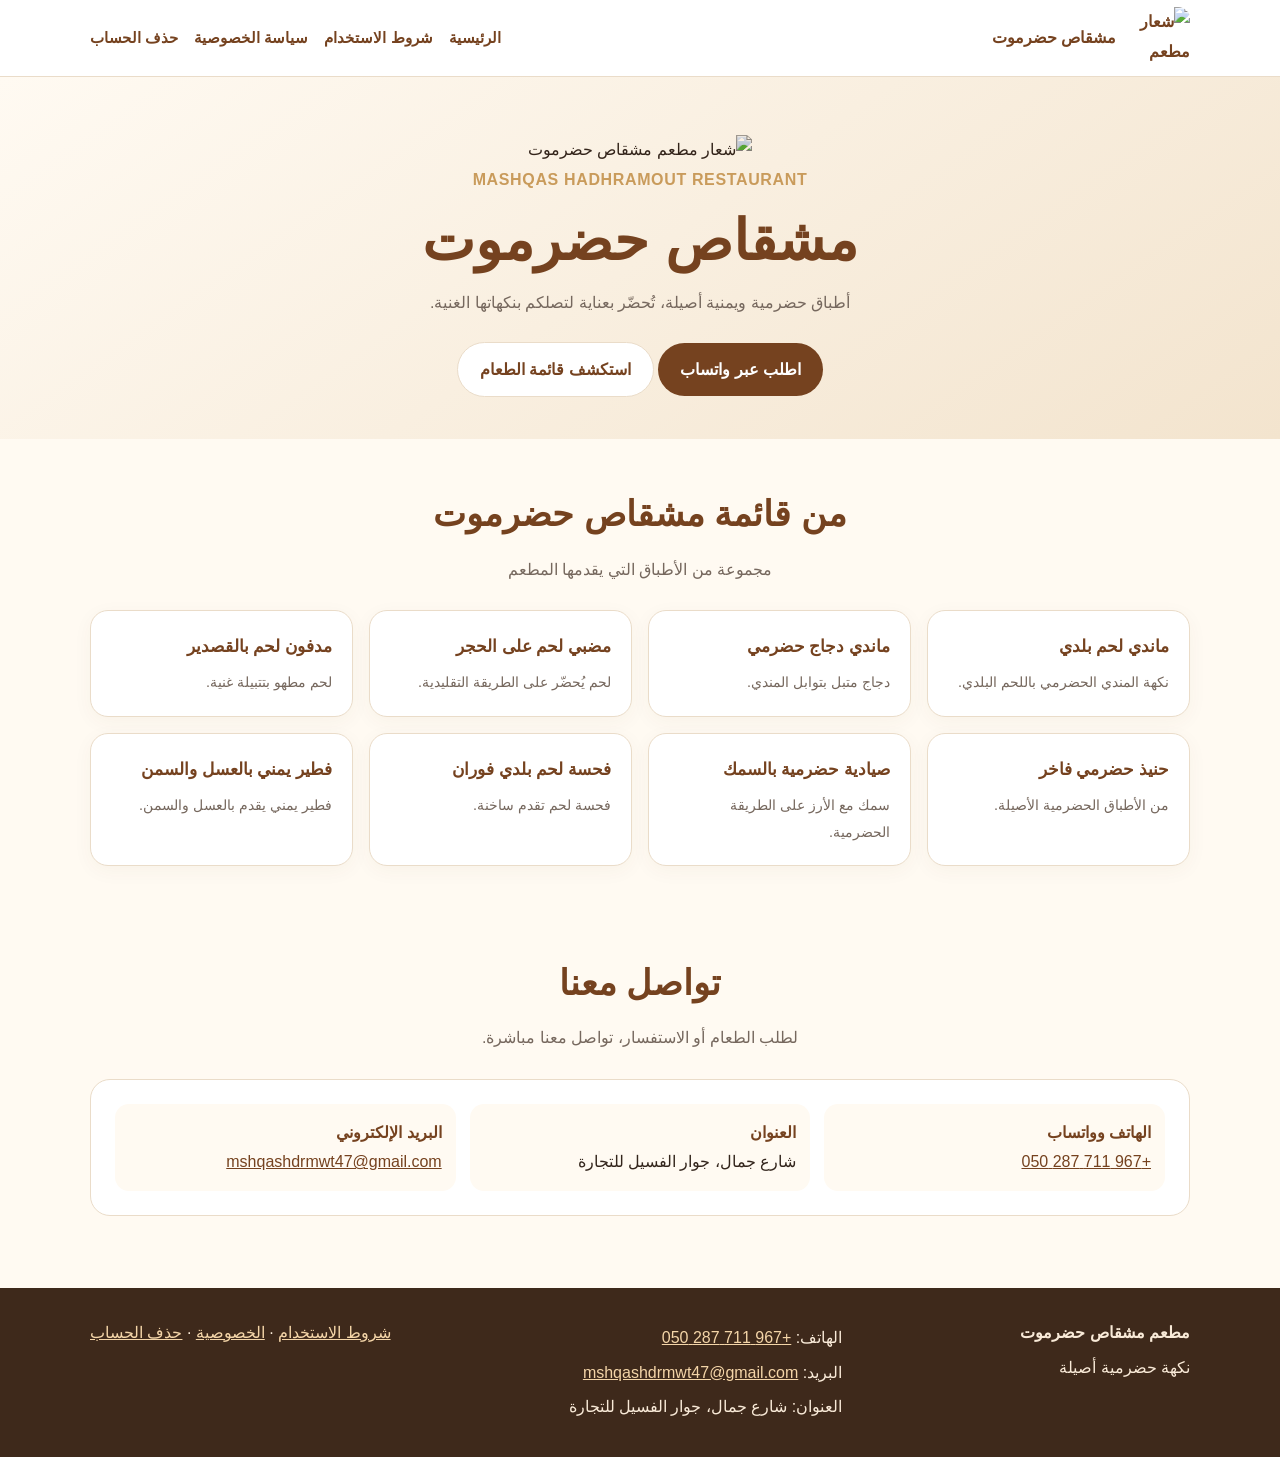
==== index.html @ c19fd55f "Add files via upload" ====
<!doctype html><html lang="ar" dir="rtl"><head><meta charset="utf-8"><meta name="viewport" content="width=device-width, initial-scale=1">
<meta name="description" content="مشقاص حضرموت - مطعم يقدم أطباقًا حضرمية ويمنية أصيلة."><meta name="theme-color" content="#75421f"><title>مشقاص حضرموت | المطعم</title><link rel="stylesheet" href="style.css"></head><body>
<header class="top"><div class="wrap nav">
<a class="brand" href="index.html"><img src="assets/logo.jpg" alt="شعار مطعم مشقاص حضرموت"><span>مشقاص حضرموت</span></a>
<nav class="links" aria-label="القائمة الرئيسية">
<a href="index.html">الرئيسية</a><a href="terms.html">شروط الاستخدام</a><a href="privacy.html">سياسة الخصوصية</a><a href="delete%20account.html">حذف الحساب</a>
</nav></div></header>

<main>
<section class="hero"><div class="wrap"><img src="assets/logo.jpg" alt="شعار مطعم مشقاص حضرموت"><div class="eyebrow">MASHQAS HADHRAMOUT RESTAURANT</div>
<h1>مشقاص حضرموت</h1><p>أطباق حضرمية ويمنية أصيلة، تُحضّر بعناية لتصلكم بنكهاتها الغنية.</p>
<a class="btn" href="https://wa.me/967711287050" target="_blank" rel="noopener">اطلب عبر واتساب</a>
<a class="btn alt" href="#menu">استكشف قائمة الطعام</a></div></section>
<section id="menu"><div class="wrap"><h2 class="section-title">من قائمة مشقاص حضرموت</h2><p class="sub">مجموعة من الأطباق التي يقدمها المطعم</p>
<div class="grid">
<div class="dish"><h3>ماندي لحم بلدي</h3><p>نكهة المندي الحضرمي باللحم البلدي.</p></div>
<div class="dish"><h3>ماندي دجاج حضرمي</h3><p>دجاج متبل بتوابل المندي.</p></div>
<div class="dish"><h3>مضبي لحم على الحجر</h3><p>لحم يُحضّر على الطريقة التقليدية.</p></div>
<div class="dish"><h3>مدفون لحم بالقصدير</h3><p>لحم مطهو بتتبيلة غنية.</p></div>
<div class="dish"><h3>حنيذ حضرمي فاخر</h3><p>من الأطباق الحضرمية الأصيلة.</p></div>
<div class="dish"><h3>صيادية حضرمية بالسمك</h3><p>سمك مع الأرز على الطريقة الحضرمية.</p></div>
<div class="dish"><h3>فحسة لحم بلدي فوران</h3><p>فحسة لحم تقدم ساخنة.</p></div>
<div class="dish"><h3>فطير يمني بالعسل والسمن</h3><p>فطير يمني يقدم بالعسل والسمن.</p></div>
</div></div></section>
<section><div class="wrap"><h2 class="section-title">تواصل معنا</h2><p class="sub">لطلب الطعام أو الاستفسار، تواصل معنا مباشرة.</p>
<div class="info"><div class="info-grid">
<div class="info-item"><b>الهاتف وواتساب</b><a href="https://wa.me/967711287050">+967 711 287 050</a></div>
<div class="info-item"><b>العنوان</b>شارع جمال، جوار الفسيل للتجارة</div>
<div class="info-item"><b>البريد الإلكتروني</b><a href="mailto:mshqashdrmwt47@gmail.com">mshqashdrmwt47@gmail.com</a></div>
</div></div></div></section>
</main>
<footer><div class="wrap foot"><div><strong>مطعم مشقاص حضرموت</strong><p>نكهة حضرمية أصيلة</p></div>
<div><p>الهاتف: <a href="tel:+967711287050">+967 711 287 050</a></p><p>البريد: <a href="mailto:mshqashdrmwt47@gmail.com">mshqashdrmwt47@gmail.com</a></p><p>العنوان: شارع جمال، جوار الفسيل للتجارة</p></div>
<div><a href="terms.html">شروط الاستخدام</a> · <a href="privacy.html">الخصوصية</a> · <a href="delete%20account.html">حذف الحساب</a></div></div></footer>
</body></html>
---- style.css ----
:root{--brown:#75421f;--gold:#c99b5b;--cream:#fffaf2;--ink:#33251c;--muted:#76685e;--line:#eadcc9;--white:#fff}
*{box-sizing:border-box}html{scroll-behavior:smooth}body{margin:0;background:var(--cream);color:var(--ink);font-family:Tahoma,Arial,sans-serif;line-height:1.85}
a{color:var(--brown)}.wrap{width:min(1100px,92%);margin:auto}.top{background:#fff;border-bottom:1px solid var(--line);position:sticky;top:0;z-index:10}
.nav{min-height:76px;display:flex;align-items:center;justify-content:space-between;gap:18px;flex-wrap:wrap}.brand{display:flex;align-items:center;gap:12px;text-decoration:none;color:var(--brown);font-weight:800}.brand img{width:62px;height:62px;object-fit:contain;border-radius:12px}.links{display:flex;gap:16px;flex-wrap:wrap}.links a{text-decoration:none;font-size:.94rem;font-weight:700}.links a:hover{text-decoration:underline}
.hero{padding:58px 0 42px;text-align:center;background:linear-gradient(145deg,#fffaf2,#f3e4ce)}.hero img{width:min(250px,65vw);height:auto;mix-blend-mode:multiply}.eyebrow{color:var(--gold);font-weight:800;letter-spacing:.04em}.hero h1{font-size:clamp(2rem,5vw,3.5rem);line-height:1.25;color:var(--brown);margin:12px 0}.hero p{max-width:700px;margin:0 auto 24px;color:var(--muted)}
.btn{display:inline-flex;align-items:center;justify-content:center;gap:8px;padding:12px 22px;border-radius:999px;background:var(--brown);color:white;text-decoration:none;font-weight:800;border:0;cursor:pointer}.btn.alt{background:#fff;color:var(--brown);border:1px solid var(--line)}
section{padding:42px 0}.section-title{text-align:center;color:var(--brown);font-size:clamp(1.5rem,3vw,2.2rem);margin:0 0 8px}.sub{text-align:center;color:var(--muted);margin:0 auto 26px;max-width:700px}
.grid{display:grid;grid-template-columns:repeat(4,minmax(0,1fr));gap:16px}.dish{background:#fff;border:1px solid var(--line);border-radius:18px;padding:20px;box-shadow:0 5px 20px #68401a0b}.dish h3{margin:0;color:var(--brown);font-size:1.05rem}.dish p{margin:7px 0 0;color:var(--muted);font-size:.9rem}
.info{background:#fff;border:1px solid var(--line);border-radius:20px;padding:24px}.info-grid{display:grid;grid-template-columns:repeat(3,1fr);gap:14px}.info-item{padding:14px;background:var(--cream);border-radius:14px}.info-item b{display:block;color:var(--brown)}
.page{padding:42px 0 64px}.paper{background:#fff;border:1px solid var(--line);border-radius:20px;padding:clamp(20px,4vw,42px);box-shadow:0 8px 30px #68401a0b}.paper h1{color:var(--brown);line-height:1.3;margin-top:0}.paper h2{color:var(--brown);font-size:1.18rem;margin-top:28px}.paper p,.paper li{color:#51443a}.notice{background:#fff4df;border:1px solid #e9c98e;padding:14px 16px;border-radius:12px;color:#61451e}
form{display:grid;gap:14px;max-width:620px}label{font-weight:700}input,textarea{width:100%;padding:13px 14px;border:1px solid #d8c8b5;border-radius:12px;font:inherit;background:#fff}input:focus,textarea:focus{outline:2px solid var(--gold);border-color:var(--gold)}.small{font-size:.88rem;color:var(--muted)}.status{padding:14px;border-radius:12px;background:#f6f0e7;color:var(--brown);display:none}
footer{background:#3e291b;color:#f9ead8;padding:30px 0;margin-top:30px}footer a{color:#f4d5a8}footer .foot{display:flex;justify-content:space-between;gap:20px;flex-wrap:wrap}footer p{margin:5px 0}
@media(max-width:850px){.grid{grid-template-columns:repeat(2,minmax(0,1fr))}.info-grid{grid-template-columns:1fr 1fr}}
@media(max-width:560px){.nav{justify-content:center;padding:10px 0}.links{justify-content:center;gap:10px 14px}.hero{padding:38px 0 30px}.grid,.info-grid{grid-template-columns:1fr}.paper{padding:20px}.foot{flex-direction:column}}
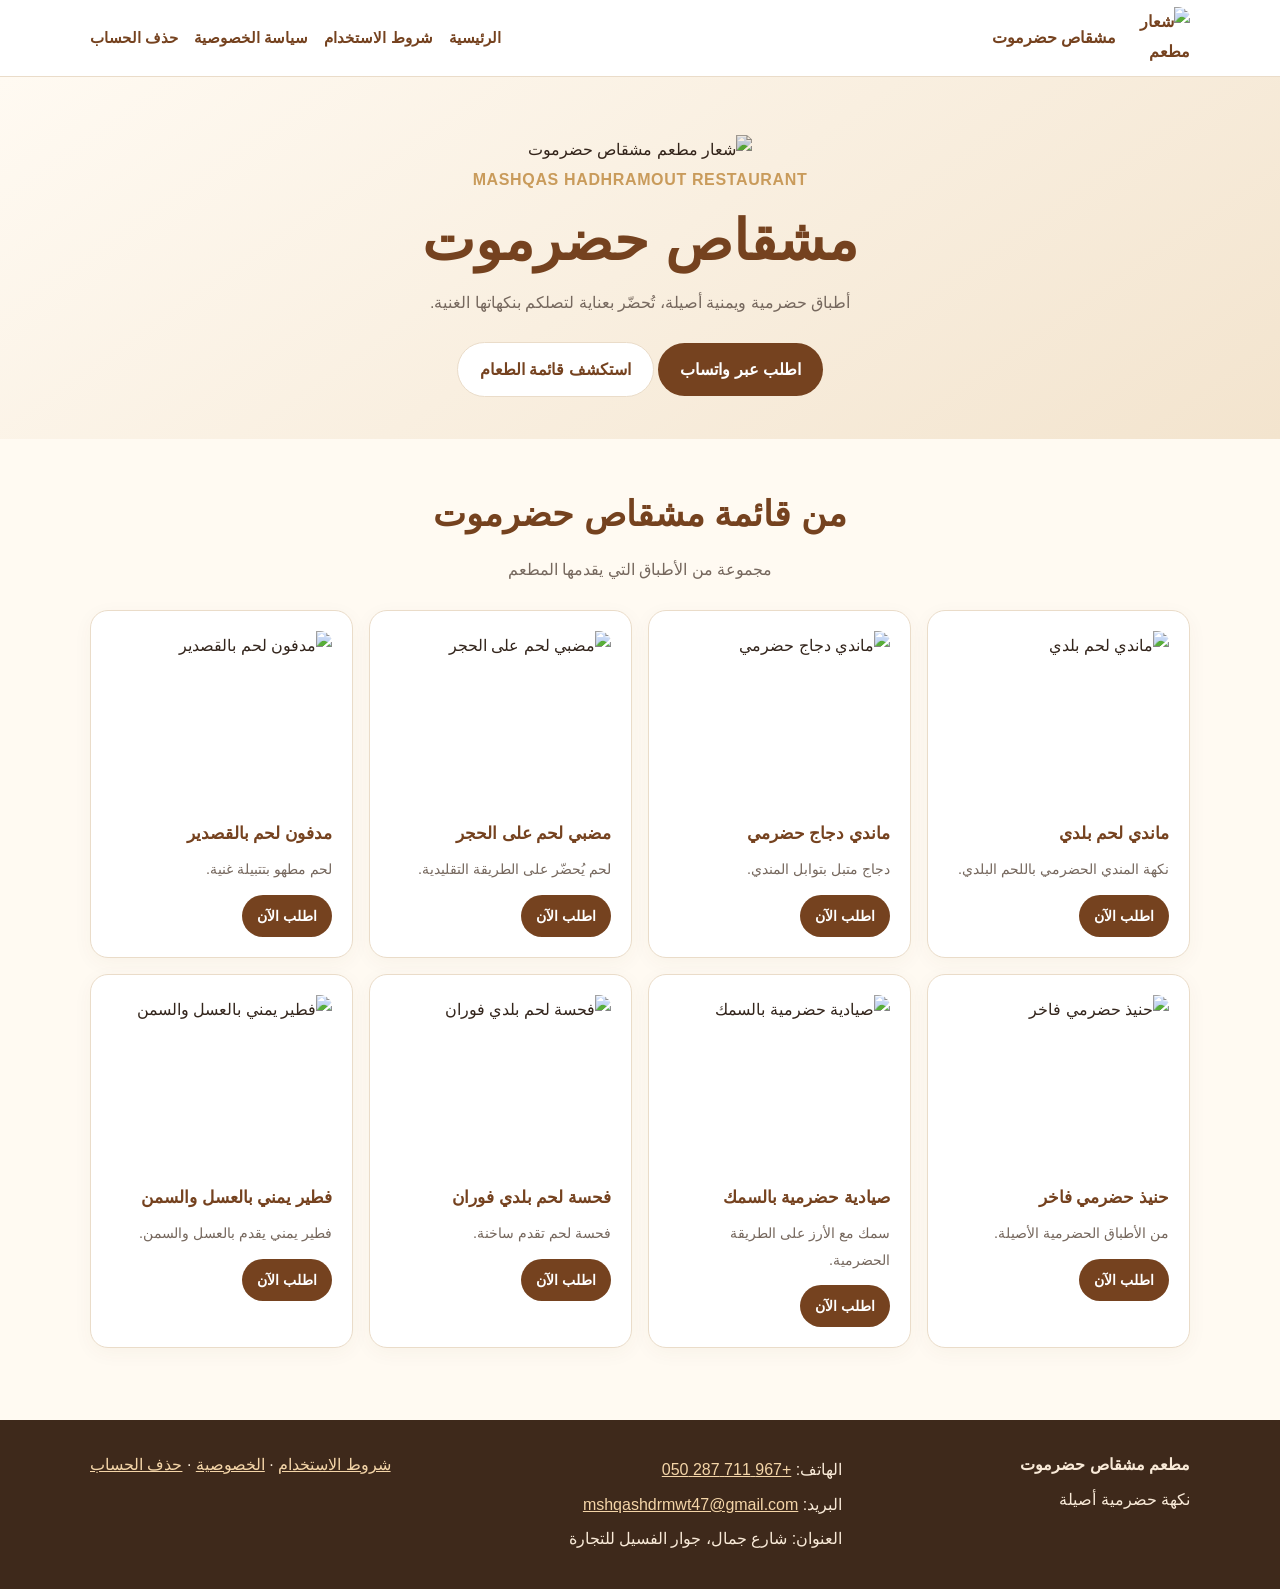
==== commit 81c59e6f: "Add files via upload" ====
--- a/index.html
+++ b/index.html
@@ -13,21 +13,14 @@
 <a class="btn alt" href="#menu">استكشف قائمة الطعام</a></div></section>
 <section id="menu"><div class="wrap"><h2 class="section-title">من قائمة مشقاص حضرموت</h2><p class="sub">مجموعة من الأطباق التي يقدمها المطعم</p>
 <div class="grid">
-<div class="dish"><h3>ماندي لحم بلدي</h3><p>نكهة المندي الحضرمي باللحم البلدي.</p></div>
-<div class="dish"><h3>ماندي دجاج حضرمي</h3><p>دجاج متبل بتوابل المندي.</p></div>
-<div class="dish"><h3>مضبي لحم على الحجر</h3><p>لحم يُحضّر على الطريقة التقليدية.</p></div>
-<div class="dish"><h3>مدفون لحم بالقصدير</h3><p>لحم مطهو بتتبيلة غنية.</p></div>
-<div class="dish"><h3>حنيذ حضرمي فاخر</h3><p>من الأطباق الحضرمية الأصيلة.</p></div>
-<div class="dish"><h3>صيادية حضرمية بالسمك</h3><p>سمك مع الأرز على الطريقة الحضرمية.</p></div>
-<div class="dish"><h3>فحسة لحم بلدي فوران</h3><p>فحسة لحم تقدم ساخنة.</p></div>
-<div class="dish"><h3>فطير يمني بالعسل والسمن</h3><p>فطير يمني يقدم بالعسل والسمن.</p></div>
-</div></div></section>
-<section><div class="wrap"><h2 class="section-title">تواصل معنا</h2><p class="sub">لطلب الطعام أو الاستفسار، تواصل معنا مباشرة.</p>
-<div class="info"><div class="info-grid">
-<div class="info-item"><b>الهاتف وواتساب</b><a href="https://wa.me/967711287050">+967 711 287 050</a></div>
-<div class="info-item"><b>العنوان</b>شارع جمال، جوار الفسيل للتجارة</div>
-<div class="info-item"><b>البريد الإلكتروني</b><a href="mailto:mshqashdrmwt47@gmail.com">mshqashdrmwt47@gmail.com</a></div>
-</div></div></div></section>
+<div class="dish"><img src="assets/mandi-lamb.jpg" alt="ماندي لحم بلدي" loading="lazy"><h3>ماندي لحم بلدي</h3><p>نكهة المندي الحضرمي باللحم البلدي.</p><a class="btn" href="https://wa.me/967711287050?text=%D8%A3%D8%B1%D9%8A%D8%AF%20%D8%B7%D9%84%D8%A8%20%D9%85%D8%A7%D9%86%D8%AF%D9%8A%20%D9%84%D8%AD%D9%85%20%D8%A8%D9%84%D8%AF%D9%8A" target="_blank" rel="noopener">اطلب الآن</a></div>
+<div class="dish"><img src="assets/mandi-chicken.jpg" alt="ماندي دجاج حضرمي" loading="lazy"><h3>ماندي دجاج حضرمي</h3><p>دجاج متبل بتوابل المندي.</p><a class="btn" href="https://wa.me/967711287050?text=%D8%A3%D8%B1%D9%8A%D8%AF%20%D8%B7%D9%84%D8%A8%20%D9%85%D8%A7%D9%86%D8%AF%D9%8A%20%D8%AF%D8%AC%D8%A7%D8%AC%20%D8%AD%D8%B6%D8%B1%D9%85%D9%8A" target="_blank" rel="noopener">اطلب الآن</a></div>
+<div class="dish"><img src="assets/madhbi-lamb.jpg" alt="مضبي لحم على الحجر" loading="lazy"><h3>مضبي لحم على الحجر</h3><p>لحم يُحضّر على الطريقة التقليدية.</p><a class="btn" href="https://wa.me/967711287050?text=%D8%A3%D8%B1%D9%8A%D8%AF%20%D8%B7%D9%84%D8%A8%20%D9%85%D8%B6%D8%A8%D9%8A%20%D9%84%D8%AD%D9%85%20%D8%B9%D9%84%D9%89%20%D8%A7%D9%84%D8%AD%D8%AC%D8%B1" target="_blank" rel="noopener">اطلب الآن</a></div>
+<div class="dish"><img src="assets/madfoon-lamb.jpg" alt="مدفون لحم بالقصدير" loading="lazy"><h3>مدفون لحم بالقصدير</h3><p>لحم مطهو بتتبيلة غنية.</p><a class="btn" href="https://wa.me/967711287050?text=%D8%A3%D8%B1%D9%8A%D8%AF%20%D8%B7%D9%84%D8%A8%20%D9%85%D8%AF%D9%81%D9%88%D9%86%20%D9%84%D8%AD%D9%85%20%D8%A8%D8%A7%D9%84%D9%82%D8%B5%D8%AF%D9%8A%D8%B1" target="_blank" rel="noopener">اطلب الآن</a></div>
+<div class="dish"><img src="assets/haneeth-hadhrami.jpg" alt="حنيذ حضرمي فاخر" loading="lazy"><h3>حنيذ حضرمي فاخر</h3><p>من الأطباق الحضرمية الأصيلة.</p><a class="btn" href="https://wa.me/967711287050?text=%D8%A3%D8%B1%D9%8A%D8%AF%20%D8%B7%D9%84%D8%A8%20%D8%AD%D9%86%D9%8A%D8%B0%20%D8%AD%D8%B6%D8%B1%D9%85%D9%8A%20%D9%81%D8%A7%D8%AE%D8%B1" target="_blank" rel="noopener">اطلب الآن</a></div>
+<div class="dish"><img src="assets/sayadiyah-fish.jpg" alt="صيادية حضرمية بالسمك" loading="lazy"><h3>صيادية حضرمية بالسمك</h3><p>سمك مع الأرز على الطريقة الحضرمية.</p><a class="btn" href="https://wa.me/967711287050?text=%D8%A3%D8%B1%D9%8A%D8%AF%20%D8%B7%D9%84%D8%A8%20%D8%B5%D9%8A%D8%A7%D8%AF%D9%8A%D8%A9%20%D8%AD%D8%B6%D8%B1%D9%85%D9%8A%D8%A9%20%D8%A8%D8%A7%D9%84%D8%B3%D9%85%D9%83" target="_blank" rel="noopener">اطلب الآن</a></div>
+<div class="dish"><img src="assets/fahsa-lamb.jpg" alt="فحسة لحم بلدي فوران" loading="lazy"><h3>فحسة لحم بلدي فوران</h3><p>فحسة لحم تقدم ساخنة.</p><a class="btn" href="https://wa.me/967711287050?text=%D8%A3%D8%B1%D9%8A%D8%AF%20%D8%B7%D9%84%D8%A8%20%D9%81%D8%AD%D8%B3%D8%A9%20%D9%84%D8%AD%D9%85%20%D8%A8%D9%84%D8%AF%D9%8A%20%D9%81%D9%88%D8%B1%D8%A7%D9%86" target="_blank" rel="noopener">اطلب الآن</a></div>
+<div class="dish"><img src="assets/yemeni-fateer.jpg" alt="فطير يمني بالعسل والسمن" loading="lazy"><h3>فطير يمني بالعسل والسمن</h3><p>فطير يمني يقدم بالعسل والسمن.</p><a class="btn" href="https://wa.me/967711287050?text=%D8%A3%D8%B1%D9%8A%D8%AF%20%D8%B7%D9%84%D8%A8%20%D9%81%D8%B7%D9%8A%D8%B1%20%D9%8A%D9%85%D9%86%D9%8A%20%D8%A8%D8%A7%D9%84%D8%B9%D8%B3%D9%84%20%D9%88%D8%A7%D9%84%D8%B3%D9%85%D9%86" target="_blank" rel="noopener">اطلب الآن</a></div></div></div></div></section>
 </main>
 <footer><div class="wrap foot"><div><strong>مطعم مشقاص حضرموت</strong><p>نكهة حضرمية أصيلة</p></div>
 <div><p>الهاتف: <a href="tel:+967711287050">+967 711 287 050</a></p><p>البريد: <a href="mailto:mshqashdrmwt47@gmail.com">mshqashdrmwt47@gmail.com</a></p><p>العنوان: شارع جمال، جوار الفسيل للتجارة</p></div>
--- a/style.css
+++ b/style.css
@@ -13,3 +13,5 @@
 footer{background:#3e291b;color:#f9ead8;padding:30px 0;margin-top:30px}footer a{color:#f4d5a8}footer .foot{display:flex;justify-content:space-between;gap:20px;flex-wrap:wrap}footer p{margin:5px 0}
 @media(max-width:850px){.grid{grid-template-columns:repeat(2,minmax(0,1fr))}.info-grid{grid-template-columns:1fr 1fr}}
 @media(max-width:560px){.nav{justify-content:center;padding:10px 0}.links{justify-content:center;gap:10px 14px}.hero{padding:38px 0 30px}.grid,.info-grid{grid-template-columns:1fr}.paper{padding:20px}.foot{flex-direction:column}}
+
+.dish img{display:block;width:100%;height:175px;object-fit:cover;border-radius:12px;margin-bottom:12px}.dish .btn{margin-top:12px;padding:8px 15px;font-size:.88rem}
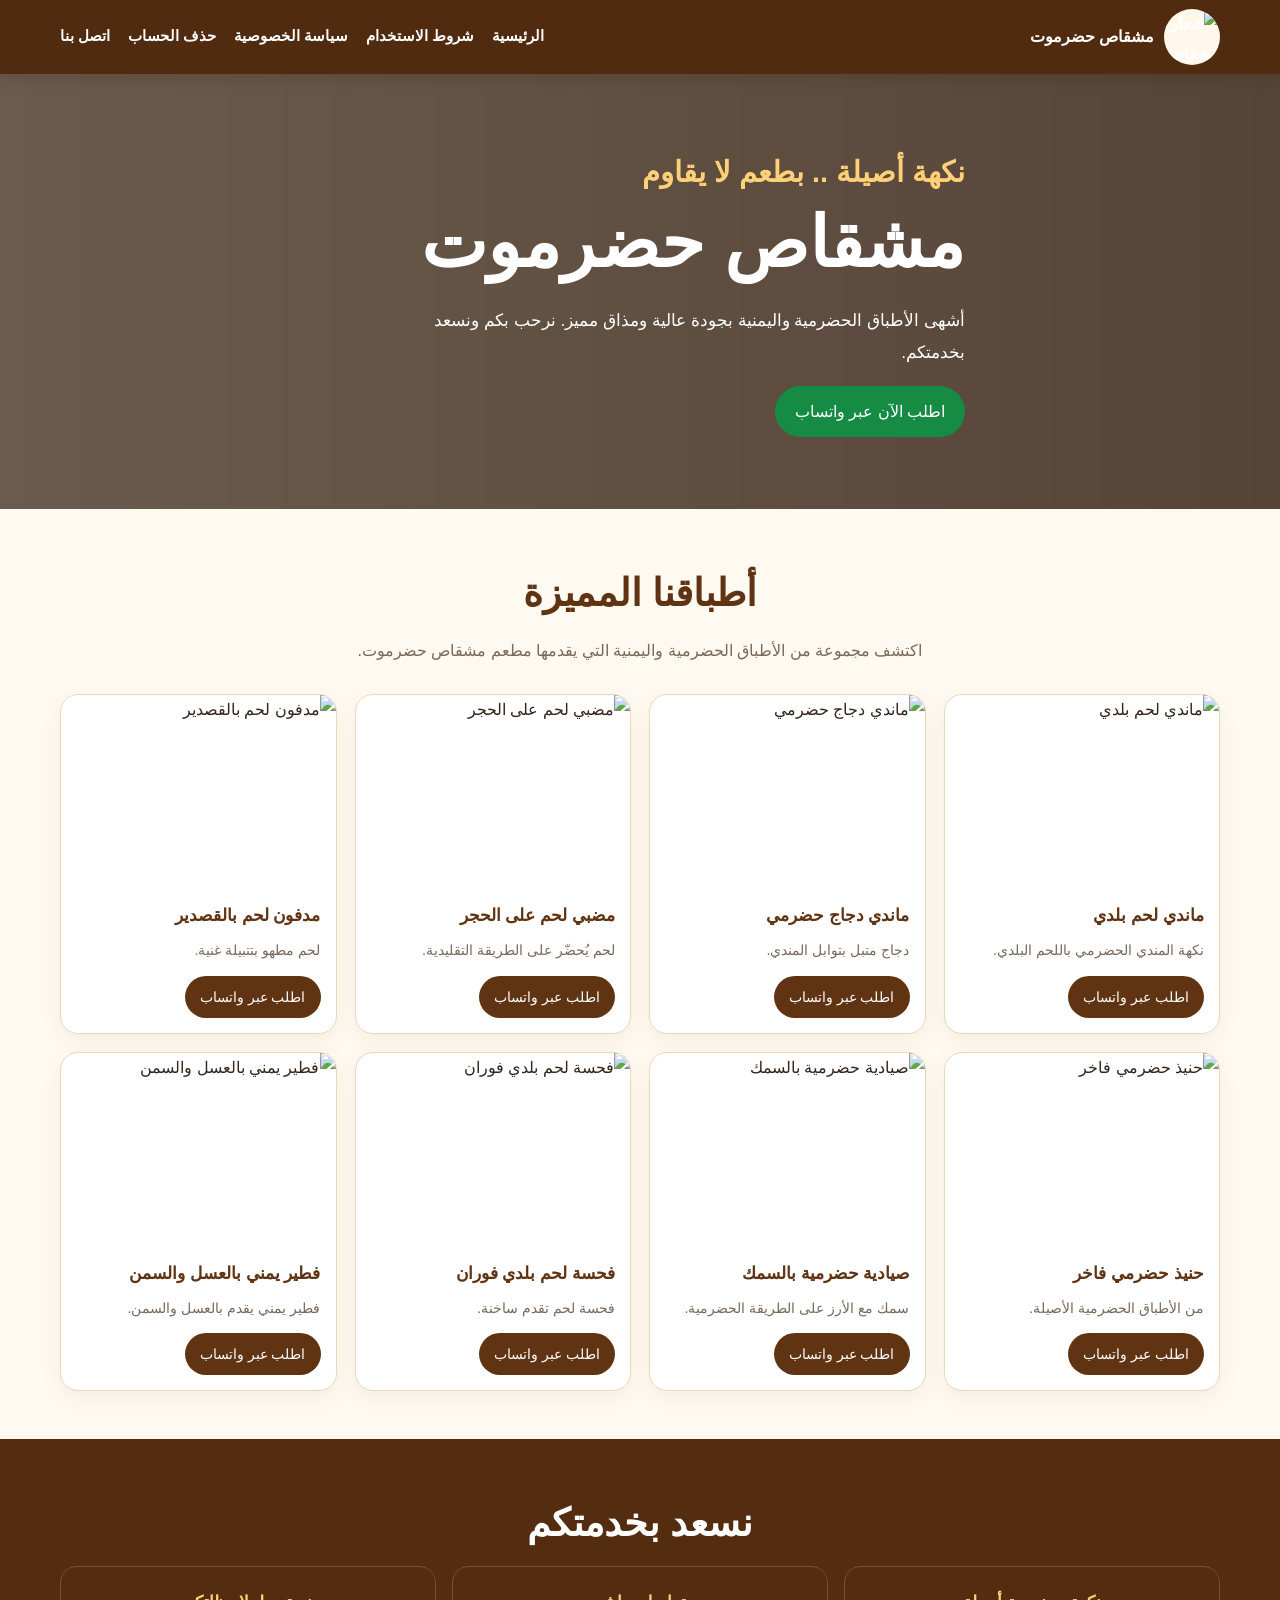
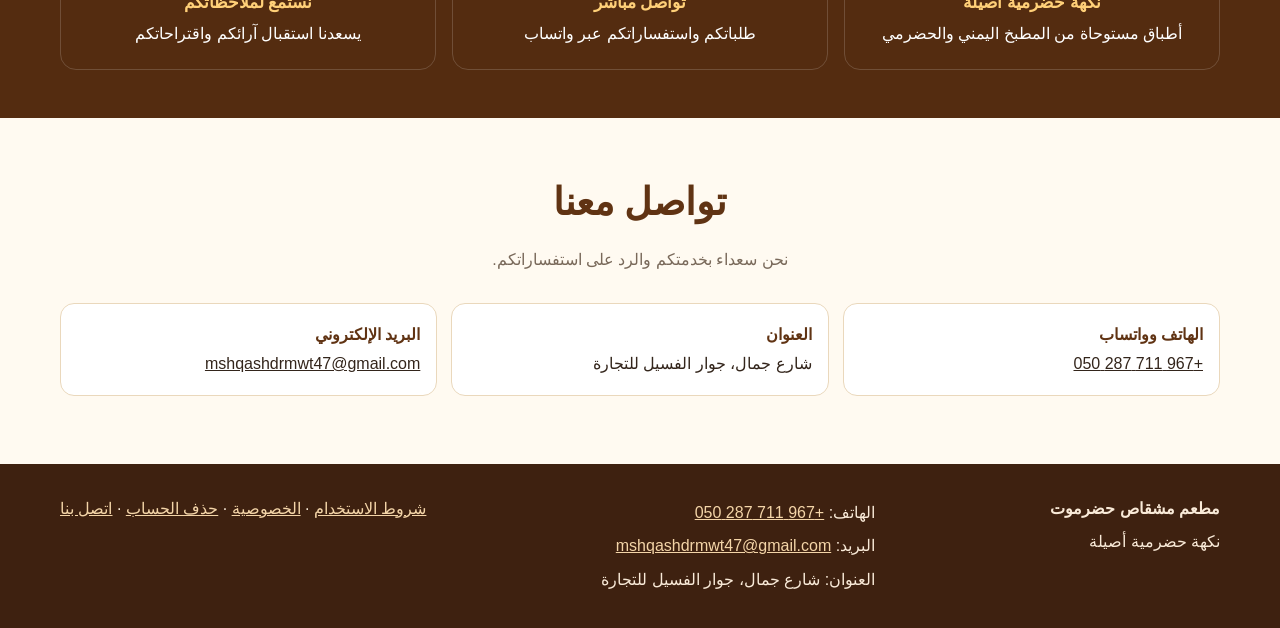
==== commit fb003621: "Add files via upload" ====
--- a/index.html
+++ b/index.html
@@ -1,28 +1,17 @@
-<!doctype html><html lang="ar" dir="rtl"><head><meta charset="utf-8"><meta name="viewport" content="width=device-width, initial-scale=1">
-<meta name="description" content="مشقاص حضرموت - مطعم يقدم أطباقًا حضرمية ويمنية أصيلة."><meta name="theme-color" content="#75421f"><title>مشقاص حضرموت | المطعم</title><link rel="stylesheet" href="style.css"></head><body>
-<header class="top"><div class="wrap nav">
-<a class="brand" href="index.html"><img src="assets/logo.jpg" alt="شعار مطعم مشقاص حضرموت"><span>مشقاص حضرموت</span></a>
-<nav class="links" aria-label="القائمة الرئيسية">
-<a href="index.html">الرئيسية</a><a href="terms.html">شروط الاستخدام</a><a href="privacy.html">سياسة الخصوصية</a><a href="delete%20account.html">حذف الحساب</a>
-</nav></div></header>
-
-<main>
-<section class="hero"><div class="wrap"><img src="assets/logo.jpg" alt="شعار مطعم مشقاص حضرموت"><div class="eyebrow">MASHQAS HADHRAMOUT RESTAURANT</div>
-<h1>مشقاص حضرموت</h1><p>أطباق حضرمية ويمنية أصيلة، تُحضّر بعناية لتصلكم بنكهاتها الغنية.</p>
-<a class="btn" href="https://wa.me/967711287050" target="_blank" rel="noopener">اطلب عبر واتساب</a>
-<a class="btn alt" href="#menu">استكشف قائمة الطعام</a></div></section>
-<section id="menu"><div class="wrap"><h2 class="section-title">من قائمة مشقاص حضرموت</h2><p class="sub">مجموعة من الأطباق التي يقدمها المطعم</p>
-<div class="grid">
-<div class="dish"><img src="assets/mandi-lamb.jpg" alt="ماندي لحم بلدي" loading="lazy"><h3>ماندي لحم بلدي</h3><p>نكهة المندي الحضرمي باللحم البلدي.</p><a class="btn" href="https://wa.me/967711287050?text=%D8%A3%D8%B1%D9%8A%D8%AF%20%D8%B7%D9%84%D8%A8%20%D9%85%D8%A7%D9%86%D8%AF%D9%8A%20%D9%84%D8%AD%D9%85%20%D8%A8%D9%84%D8%AF%D9%8A" target="_blank" rel="noopener">اطلب الآن</a></div>
-<div class="dish"><img src="assets/mandi-chicken.jpg" alt="ماندي دجاج حضرمي" loading="lazy"><h3>ماندي دجاج حضرمي</h3><p>دجاج متبل بتوابل المندي.</p><a class="btn" href="https://wa.me/967711287050?text=%D8%A3%D8%B1%D9%8A%D8%AF%20%D8%B7%D9%84%D8%A8%20%D9%85%D8%A7%D9%86%D8%AF%D9%8A%20%D8%AF%D8%AC%D8%A7%D8%AC%20%D8%AD%D8%B6%D8%B1%D9%85%D9%8A" target="_blank" rel="noopener">اطلب الآن</a></div>
-<div class="dish"><img src="assets/madhbi-lamb.jpg" alt="مضبي لحم على الحجر" loading="lazy"><h3>مضبي لحم على الحجر</h3><p>لحم يُحضّر على الطريقة التقليدية.</p><a class="btn" href="https://wa.me/967711287050?text=%D8%A3%D8%B1%D9%8A%D8%AF%20%D8%B7%D9%84%D8%A8%20%D9%85%D8%B6%D8%A8%D9%8A%20%D9%84%D8%AD%D9%85%20%D8%B9%D9%84%D9%89%20%D8%A7%D9%84%D8%AD%D8%AC%D8%B1" target="_blank" rel="noopener">اطلب الآن</a></div>
-<div class="dish"><img src="assets/madfoon-lamb.jpg" alt="مدفون لحم بالقصدير" loading="lazy"><h3>مدفون لحم بالقصدير</h3><p>لحم مطهو بتتبيلة غنية.</p><a class="btn" href="https://wa.me/967711287050?text=%D8%A3%D8%B1%D9%8A%D8%AF%20%D8%B7%D9%84%D8%A8%20%D9%85%D8%AF%D9%81%D9%88%D9%86%20%D9%84%D8%AD%D9%85%20%D8%A8%D8%A7%D9%84%D9%82%D8%B5%D8%AF%D9%8A%D8%B1" target="_blank" rel="noopener">اطلب الآن</a></div>
-<div class="dish"><img src="assets/haneeth-hadhrami.jpg" alt="حنيذ حضرمي فاخر" loading="lazy"><h3>حنيذ حضرمي فاخر</h3><p>من الأطباق الحضرمية الأصيلة.</p><a class="btn" href="https://wa.me/967711287050?text=%D8%A3%D8%B1%D9%8A%D8%AF%20%D8%B7%D9%84%D8%A8%20%D8%AD%D9%86%D9%8A%D8%B0%20%D8%AD%D8%B6%D8%B1%D9%85%D9%8A%20%D9%81%D8%A7%D8%AE%D8%B1" target="_blank" rel="noopener">اطلب الآن</a></div>
-<div class="dish"><img src="assets/sayadiyah-fish.jpg" alt="صيادية حضرمية بالسمك" loading="lazy"><h3>صيادية حضرمية بالسمك</h3><p>سمك مع الأرز على الطريقة الحضرمية.</p><a class="btn" href="https://wa.me/967711287050?text=%D8%A3%D8%B1%D9%8A%D8%AF%20%D8%B7%D9%84%D8%A8%20%D8%B5%D9%8A%D8%A7%D8%AF%D9%8A%D8%A9%20%D8%AD%D8%B6%D8%B1%D9%85%D9%8A%D8%A9%20%D8%A8%D8%A7%D9%84%D8%B3%D9%85%D9%83" target="_blank" rel="noopener">اطلب الآن</a></div>
-<div class="dish"><img src="assets/fahsa-lamb.jpg" alt="فحسة لحم بلدي فوران" loading="lazy"><h3>فحسة لحم بلدي فوران</h3><p>فحسة لحم تقدم ساخنة.</p><a class="btn" href="https://wa.me/967711287050?text=%D8%A3%D8%B1%D9%8A%D8%AF%20%D8%B7%D9%84%D8%A8%20%D9%81%D8%AD%D8%B3%D8%A9%20%D9%84%D8%AD%D9%85%20%D8%A8%D9%84%D8%AF%D9%8A%20%D9%81%D9%88%D8%B1%D8%A7%D9%86" target="_blank" rel="noopener">اطلب الآن</a></div>
-<div class="dish"><img src="assets/yemeni-fateer.jpg" alt="فطير يمني بالعسل والسمن" loading="lazy"><h3>فطير يمني بالعسل والسمن</h3><p>فطير يمني يقدم بالعسل والسمن.</p><a class="btn" href="https://wa.me/967711287050?text=%D8%A3%D8%B1%D9%8A%D8%AF%20%D8%B7%D9%84%D8%A8%20%D9%81%D8%B7%D9%8A%D8%B1%20%D9%8A%D9%85%D9%86%D9%8A%20%D8%A8%D8%A7%D9%84%D8%B9%D8%B3%D9%84%20%D9%88%D8%A7%D9%84%D8%B3%D9%85%D9%86" target="_blank" rel="noopener">اطلب الآن</a></div></div></div></div></section>
-</main>
-<footer><div class="wrap foot"><div><strong>مطعم مشقاص حضرموت</strong><p>نكهة حضرمية أصيلة</p></div>
-<div><p>الهاتف: <a href="tel:+967711287050">+967 711 287 050</a></p><p>البريد: <a href="mailto:mshqashdrmwt47@gmail.com">mshqashdrmwt47@gmail.com</a></p><p>العنوان: شارع جمال، جوار الفسيل للتجارة</p></div>
-<div><a href="terms.html">شروط الاستخدام</a> · <a href="privacy.html">الخصوصية</a> · <a href="delete%20account.html">حذف الحساب</a></div></div></footer>
-</body></html>+<!doctype html><html lang="ar" dir="rtl"><head><meta charset="utf-8"><meta name="viewport" content="width=device-width, initial-scale=1"><meta name="theme-color" content="#603313"><meta name="description" content="مطعم مشقاص حضرموت - أطباق حضرمية ويمنية أصيلة"><title>مشقاص حضرموت | الصفحة الرئيسية</title><link rel="stylesheet" href="style.css"></head><body><header class="top"><div class="wrap nav">
+<a class="brand" href="index.html"><img src="assets/logo.jpg" alt="شعار مشقاص حضرموت"><span>مشقاص حضرموت</span></a>
+<nav class="links" aria-label="القائمة الرئيسية"><a href="index.html">الرئيسية</a><a href="terms.html">شروط الاستخدام</a><a href="privacy.html">سياسة الخصوصية</a><a href="delete%20account.html">حذف الحساب</a><a href="contact.html">اتصل بنا</a></nav>
+</div></header>
+<main><section class="hero"><div class="wrap hero-inner"><div class="tag">نكهة أصيلة .. بطعم لا يقاوم</div><h1>مشقاص حضرموت</h1><p>أشهى الأطباق الحضرمية واليمنية بجودة عالية ومذاق مميز. نرحب بكم ونسعد بخدمتكم.</p><a class="btn" href="https://wa.me/967711287050" target="_blank" rel="noopener">اطلب الآن عبر واتساب</a></div></section>
+<section id="menu"><div class="wrap"><h2 class="section-title">أطباقنا المميزة</h2><p class="sub">اكتشف مجموعة من الأطباق الحضرمية واليمنية التي يقدمها مطعم مشقاص حضرموت.</p><div class="grid"><article class="dish"><img src="assets/mandi-lamb.jpg" alt="ماندي لحم بلدي" loading="lazy"><div class="dish-content"><h3>ماندي لحم بلدي</h3><p>نكهة المندي الحضرمي باللحم البلدي.</p><a class="btn brown" href="https://wa.me/967711287050?text=%D8%A7%D9%84%D8%B3%D9%84%D8%A7%D9%85%20%D8%B9%D9%84%D9%8A%D9%83%D9%85%D8%8C%20%D8%A3%D8%B1%D9%8A%D8%AF%20%D8%B7%D9%84%D8%A8%3A%20%D9%85%D8%A7%D9%86%D8%AF%D9%8A%20%D9%84%D8%AD%D9%85%20%D8%A8%D9%84%D8%AF%D9%8A" target="_blank" rel="noopener">اطلب عبر واتساب</a></div></article>
+<article class="dish"><img src="assets/mandi-chicken.jpg" alt="ماندي دجاج حضرمي" loading="lazy"><div class="dish-content"><h3>ماندي دجاج حضرمي</h3><p>دجاج متبل بتوابل المندي.</p><a class="btn brown" href="https://wa.me/967711287050?text=%D8%A7%D9%84%D8%B3%D9%84%D8%A7%D9%85%20%D8%B9%D9%84%D9%8A%D9%83%D9%85%D8%8C%20%D8%A3%D8%B1%D9%8A%D8%AF%20%D8%B7%D9%84%D8%A8%3A%20%D9%85%D8%A7%D9%86%D8%AF%D9%8A%20%D8%AF%D8%AC%D8%A7%D8%AC%20%D8%AD%D8%B6%D8%B1%D9%85%D9%8A" target="_blank" rel="noopener">اطلب عبر واتساب</a></div></article>
+<article class="dish"><img src="assets/madhbi-lamb.jpg" alt="مضبي لحم على الحجر" loading="lazy"><div class="dish-content"><h3>مضبي لحم على الحجر</h3><p>لحم يُحضّر على الطريقة التقليدية.</p><a class="btn brown" href="https://wa.me/967711287050?text=%D8%A7%D9%84%D8%B3%D9%84%D8%A7%D9%85%20%D8%B9%D9%84%D9%8A%D9%83%D9%85%D8%8C%20%D8%A3%D8%B1%D9%8A%D8%AF%20%D8%B7%D9%84%D8%A8%3A%20%D9%85%D8%B6%D8%A8%D9%8A%20%D9%84%D8%AD%D9%85%20%D8%B9%D9%84%D9%89%20%D8%A7%D9%84%D8%AD%D8%AC%D8%B1" target="_blank" rel="noopener">اطلب عبر واتساب</a></div></article>
+<article class="dish"><img src="assets/madfoon-lamb.jpg" alt="مدفون لحم بالقصدير" loading="lazy"><div class="dish-content"><h3>مدفون لحم بالقصدير</h3><p>لحم مطهو بتتبيلة غنية.</p><a class="btn brown" href="https://wa.me/967711287050?text=%D8%A7%D9%84%D8%B3%D9%84%D8%A7%D9%85%20%D8%B9%D9%84%D9%8A%D9%83%D9%85%D8%8C%20%D8%A3%D8%B1%D9%8A%D8%AF%20%D8%B7%D9%84%D8%A8%3A%20%D9%85%D8%AF%D9%81%D9%88%D9%86%20%D9%84%D8%AD%D9%85%20%D8%A8%D8%A7%D9%84%D9%82%D8%B5%D8%AF%D9%8A%D8%B1" target="_blank" rel="noopener">اطلب عبر واتساب</a></div></article>
+<article class="dish"><img src="assets/haneeth-hadhrami.jpg" alt="حنيذ حضرمي فاخر" loading="lazy"><div class="dish-content"><h3>حنيذ حضرمي فاخر</h3><p>من الأطباق الحضرمية الأصيلة.</p><a class="btn brown" href="https://wa.me/967711287050?text=%D8%A7%D9%84%D8%B3%D9%84%D8%A7%D9%85%20%D8%B9%D9%84%D9%8A%D9%83%D9%85%D8%8C%20%D8%A3%D8%B1%D9%8A%D8%AF%20%D8%B7%D9%84%D8%A8%3A%20%D8%AD%D9%86%D9%8A%D8%B0%20%D8%AD%D8%B6%D8%B1%D9%85%D9%8A%20%D9%81%D8%A7%D8%AE%D8%B1" target="_blank" rel="noopener">اطلب عبر واتساب</a></div></article>
+<article class="dish"><img src="assets/sayadiyah-fish.jpg" alt="صيادية حضرمية بالسمك" loading="lazy"><div class="dish-content"><h3>صيادية حضرمية بالسمك</h3><p>سمك مع الأرز على الطريقة الحضرمية.</p><a class="btn brown" href="https://wa.me/967711287050?text=%D8%A7%D9%84%D8%B3%D9%84%D8%A7%D9%85%20%D8%B9%D9%84%D9%8A%D9%83%D9%85%D8%8C%20%D8%A3%D8%B1%D9%8A%D8%AF%20%D8%B7%D9%84%D8%A8%3A%20%D8%B5%D9%8A%D8%A7%D8%AF%D9%8A%D8%A9%20%D8%AD%D8%B6%D8%B1%D9%85%D9%8A%D8%A9%20%D8%A8%D8%A7%D9%84%D8%B3%D9%85%D9%83" target="_blank" rel="noopener">اطلب عبر واتساب</a></div></article>
+<article class="dish"><img src="assets/fahsa-lamb.jpg" alt="فحسة لحم بلدي فوران" loading="lazy"><div class="dish-content"><h3>فحسة لحم بلدي فوران</h3><p>فحسة لحم تقدم ساخنة.</p><a class="btn brown" href="https://wa.me/967711287050?text=%D8%A7%D9%84%D8%B3%D9%84%D8%A7%D9%85%20%D8%B9%D9%84%D9%8A%D9%83%D9%85%D8%8C%20%D8%A3%D8%B1%D9%8A%D8%AF%20%D8%B7%D9%84%D8%A8%3A%20%D9%81%D8%AD%D8%B3%D8%A9%20%D9%84%D8%AD%D9%85%20%D8%A8%D9%84%D8%AF%D9%8A%20%D9%81%D9%88%D8%B1%D8%A7%D9%86" target="_blank" rel="noopener">اطلب عبر واتساب</a></div></article>
+<article class="dish"><img src="assets/yemeni-fateer.jpg" alt="فطير يمني بالعسل والسمن" loading="lazy"><div class="dish-content"><h3>فطير يمني بالعسل والسمن</h3><p>فطير يمني يقدم بالعسل والسمن.</p><a class="btn brown" href="https://wa.me/967711287050?text=%D8%A7%D9%84%D8%B3%D9%84%D8%A7%D9%85%20%D8%B9%D9%84%D9%8A%D9%83%D9%85%D8%8C%20%D8%A3%D8%B1%D9%8A%D8%AF%20%D8%B7%D9%84%D8%A8%3A%20%D9%81%D8%B7%D9%8A%D8%B1%20%D9%8A%D9%85%D9%86%D9%8A%20%D8%A8%D8%A7%D9%84%D8%B9%D8%B3%D9%84%20%D9%88%D8%A7%D9%84%D8%B3%D9%85%D9%86" target="_blank" rel="noopener">اطلب عبر واتساب</a></div></article>
+</div></div></section>
+<section class="benefits"><div class="wrap"><h2 class="section-title" style="color:#fff">نسعد بخدمتكم</h2><div class="benefit-grid"><div class="benefit"><b>نكهة حضرمية أصيلة</b>أطباق مستوحاة من المطبخ اليمني والحضرمي</div><div class="benefit"><b>تواصل مباشر</b>طلباتكم واستفساراتكم عبر واتساب</div><div class="benefit"><b>نستمع لملاحظاتكم</b>يسعدنا استقبال آرائكم واقتراحاتكم</div></div></div></section>
+<section><div class="wrap"><h2 class="section-title">تواصل معنا</h2><p class="sub">نحن سعداء بخدمتكم والرد على استفساراتكم.</p><div class="info-grid"><div class="info-item"><b>الهاتف وواتساب</b><a href="https://wa.me/967711287050">+967 711 287 050</a></div><div class="info-item"><b>العنوان</b>شارع جمال، جوار الفسيل للتجارة</div><div class="info-item"><b>البريد الإلكتروني</b><a href="mailto:mshqashdrmwt47@gmail.com">mshqashdrmwt47@gmail.com</a></div></div></div></section></main>
+<footer><div class="wrap foot"><div><strong>مطعم مشقاص حضرموت</strong><p>نكهة حضرمية أصيلة</p></div><div><p>الهاتف: <a href="tel:+967711287050">+967 711 287 050</a></p><p>البريد: <a href="mailto:mshqashdrmwt47@gmail.com">mshqashdrmwt47@gmail.com</a></p><p>العنوان: شارع جمال، جوار الفسيل للتجارة</p></div><div><a href="terms.html">شروط الاستخدام</a> · <a href="privacy.html">الخصوصية</a> · <a href="delete%20account.html">حذف الحساب</a> · <a href="contact.html">اتصل بنا</a></div></div></footer></body></html>
--- a/style.css
+++ b/style.css
@@ -1,17 +1,18 @@
 
-:root{--brown:#75421f;--gold:#c99b5b;--cream:#fffaf2;--ink:#33251c;--muted:#76685e;--line:#eadcc9;--white:#fff}
-*{box-sizing:border-box}html{scroll-behavior:smooth}body{margin:0;background:var(--cream);color:var(--ink);font-family:Tahoma,Arial,sans-serif;line-height:1.85}
-a{color:var(--brown)}.wrap{width:min(1100px,92%);margin:auto}.top{background:#fff;border-bottom:1px solid var(--line);position:sticky;top:0;z-index:10}
-.nav{min-height:76px;display:flex;align-items:center;justify-content:space-between;gap:18px;flex-wrap:wrap}.brand{display:flex;align-items:center;gap:12px;text-decoration:none;color:var(--brown);font-weight:800}.brand img{width:62px;height:62px;object-fit:contain;border-radius:12px}.links{display:flex;gap:16px;flex-wrap:wrap}.links a{text-decoration:none;font-size:.94rem;font-weight:700}.links a:hover{text-decoration:underline}
-.hero{padding:58px 0 42px;text-align:center;background:linear-gradient(145deg,#fffaf2,#f3e4ce)}.hero img{width:min(250px,65vw);height:auto;mix-blend-mode:multiply}.eyebrow{color:var(--gold);font-weight:800;letter-spacing:.04em}.hero h1{font-size:clamp(2rem,5vw,3.5rem);line-height:1.25;color:var(--brown);margin:12px 0}.hero p{max-width:700px;margin:0 auto 24px;color:var(--muted)}
-.btn{display:inline-flex;align-items:center;justify-content:center;gap:8px;padding:12px 22px;border-radius:999px;background:var(--brown);color:white;text-decoration:none;font-weight:800;border:0;cursor:pointer}.btn.alt{background:#fff;color:var(--brown);border:1px solid var(--line)}
-section{padding:42px 0}.section-title{text-align:center;color:var(--brown);font-size:clamp(1.5rem,3vw,2.2rem);margin:0 0 8px}.sub{text-align:center;color:var(--muted);margin:0 auto 26px;max-width:700px}
-.grid{display:grid;grid-template-columns:repeat(4,minmax(0,1fr));gap:16px}.dish{background:#fff;border:1px solid var(--line);border-radius:18px;padding:20px;box-shadow:0 5px 20px #68401a0b}.dish h3{margin:0;color:var(--brown);font-size:1.05rem}.dish p{margin:7px 0 0;color:var(--muted);font-size:.9rem}
-.info{background:#fff;border:1px solid var(--line);border-radius:20px;padding:24px}.info-grid{display:grid;grid-template-columns:repeat(3,1fr);gap:14px}.info-item{padding:14px;background:var(--cream);border-radius:14px}.info-item b{display:block;color:var(--brown)}
-.page{padding:42px 0 64px}.paper{background:#fff;border:1px solid var(--line);border-radius:20px;padding:clamp(20px,4vw,42px);box-shadow:0 8px 30px #68401a0b}.paper h1{color:var(--brown);line-height:1.3;margin-top:0}.paper h2{color:var(--brown);font-size:1.18rem;margin-top:28px}.paper p,.paper li{color:#51443a}.notice{background:#fff4df;border:1px solid #e9c98e;padding:14px 16px;border-radius:12px;color:#61451e}
-form{display:grid;gap:14px;max-width:620px}label{font-weight:700}input,textarea{width:100%;padding:13px 14px;border:1px solid #d8c8b5;border-radius:12px;font:inherit;background:#fff}input:focus,textarea:focus{outline:2px solid var(--gold);border-color:var(--gold)}.small{font-size:.88rem;color:var(--muted)}.status{padding:14px;border-radius:12px;background:#f6f0e7;color:var(--brown);display:none}
-footer{background:#3e291b;color:#f9ead8;padding:30px 0;margin-top:30px}footer a{color:#f4d5a8}footer .foot{display:flex;justify-content:space-between;gap:20px;flex-wrap:wrap}footer p{margin:5px 0}
-@media(max-width:850px){.grid{grid-template-columns:repeat(2,minmax(0,1fr))}.info-grid{grid-template-columns:1fr 1fr}}
-@media(max-width:560px){.nav{justify-content:center;padding:10px 0}.links{justify-content:center;gap:10px 14px}.hero{padding:38px 0 30px}.grid,.info-grid{grid-template-columns:1fr}.paper{padding:20px}.foot{flex-direction:column}}
-
-.dish img{display:block;width:100%;height:175px;object-fit:cover;border-radius:12px;margin-bottom:12px}.dish .btn{margin-top:12px;padding:8px 15px;font-size:.88rem}
+:root{--brown:#603313;--brown2:#7b451f;--gold:#d9a64d;--cream:#fff4df;--paper:#fffaf1;--ink:#33251b;--muted:#79695a;--line:#ead8bc;--green:#168b43}
+*{box-sizing:border-box}html{scroll-behavior:smooth}body{margin:0;background:var(--paper);color:var(--ink);font-family:Tahoma,Arial,sans-serif;line-height:1.85}
+a{color:inherit}.wrap{width:min(1160px,92%);margin:auto}.top{background:#512b10;color:#fff;position:sticky;top:0;z-index:20;box-shadow:0 3px 15px #32180533}
+.nav{min-height:74px;display:flex;align-items:center;justify-content:space-between;gap:14px;flex-wrap:wrap}.brand{display:flex;align-items:center;gap:10px;color:#fff;text-decoration:none;font-weight:900}.brand img{width:56px;height:56px;object-fit:contain;background:#fff7e9;border-radius:50%}
+.links{display:flex;align-items:center;gap:18px;flex-wrap:wrap}.links a{text-decoration:none;font-weight:700;font-size:.92rem}.links a:hover{color:#ffd27e}
+.btn{display:inline-flex;align-items:center;justify-content:center;padding:11px 20px;border:0;border-radius:999px;background:var(--green);color:#fff;text-decoration:none;font-weight:800;cursor:pointer;font:inherit}.btn.gold{background:var(--gold);color:#44250e}.btn.brown{background:var(--brown);color:#fff}.btn.outline{background:#fff;color:var(--brown);border:1px solid var(--line)}
+.hero{background:linear-gradient(90deg,#281304b0,#281304c9),url('assets/mandi-lamb.jpg') center/cover;color:#fff;padding:72px 0;text-align:right}.hero-inner{max-width:650px;margin-right:auto}.hero h1{font-size:clamp(2.3rem,6vw,4.4rem);line-height:1.25;margin:0 0 8px}.hero .tag{font-size:clamp(1.2rem,3vw,1.8rem);color:#ffd078;font-weight:900}.hero p{font-size:1.08rem;max-width:570px}
+section{padding:48px 0}.section-title{text-align:center;color:var(--brown);font-size:clamp(1.7rem,4vw,2.4rem);margin:0 0 8px}.sub{text-align:center;color:var(--muted);margin:0 auto 28px;max-width:720px}
+.grid{display:grid;grid-template-columns:repeat(4,minmax(0,1fr));gap:18px}.dish{background:#fff;border:1px solid var(--line);border-radius:18px;overflow:hidden;box-shadow:0 7px 20px #61370e12}.dish img{width:100%;height:190px;object-fit:cover;display:block}.dish-content{padding:15px}.dish h3{margin:0;color:var(--brown);font-size:1.08rem}.dish p{margin:5px 0 12px;color:var(--muted);font-size:.9rem}.dish .btn{font-size:.88rem;padding:8px 15px}
+.benefits{background:#542c10;color:#fff}.benefit-grid{display:grid;grid-template-columns:repeat(3,1fr);gap:16px}.benefit{text-align:center;padding:20px;border:1px solid #ffffff2a;border-radius:16px}.benefit b{display:block;color:#ffd078;font-size:1.08rem}
+.paper{background:#fff;border:1px solid var(--line);border-radius:20px;padding:clamp(20px,4vw,42px);box-shadow:0 8px 28px #68401a0b}.page{padding:42px 0 64px}.paper h1{color:var(--brown);margin-top:0;line-height:1.35}.paper h2{color:var(--brown);font-size:1.2rem;margin-top:26px}.paper p,.paper li{color:#51443a}.small{font-size:.88rem;color:var(--muted)}.notice{background:#fff4df;border:1px solid #e9c98e;padding:14px 16px;border-radius:12px;color:#61451e}
+.info-grid{display:grid;grid-template-columns:repeat(3,1fr);gap:14px}.info-item{padding:16px;background:#fff;border:1px solid var(--line);border-radius:14px}.info-item b{display:block;color:var(--brown)}
+footer{background:#3e2110;color:#f9ead8;padding:30px 0;margin-top:20px}.foot{display:flex;justify-content:space-between;gap:20px;flex-wrap:wrap}footer a{color:#f4d5a8}footer p{margin:4px 0}
+form{display:grid;gap:14px}label{font-weight:700}input,textarea,select{width:100%;padding:13px 14px;border:1px solid #d8c8b5;border-radius:12px;font:inherit;background:#fff}textarea{resize:vertical}input:focus,textarea:focus,select:focus{outline:2px solid var(--gold);border-color:var(--gold)}.status{display:none;padding:14px;border-radius:12px;background:#fff4df;border:1px solid #e9c98e;color:#61451e}
+.contact-grid{display:grid;grid-template-columns:.9fr 1.1fr;gap:20px}.contact-line{padding:13px 0;border-bottom:1px solid #f0e6da}.contact-line b{display:block;color:var(--brown)}.contact-line a{direction:ltr;display:inline-block}
+@media(max-width:900px){.grid{grid-template-columns:repeat(2,minmax(0,1fr))}.hero-inner{margin:0}.info-grid{grid-template-columns:1fr 1fr}}
+@media(max-width:620px){.nav{justify-content:center;padding:10px 0}.links{justify-content:center;gap:8px 14px}.links a{font-size:.82rem}.hero{padding:48px 0;text-align:center}.hero-inner{margin:auto}.grid,.benefit-grid,.info-grid,.contact-grid{grid-template-columns:1fr}.dish img{height:210px}.paper{padding:20px}.foot{flex-direction:column}}
